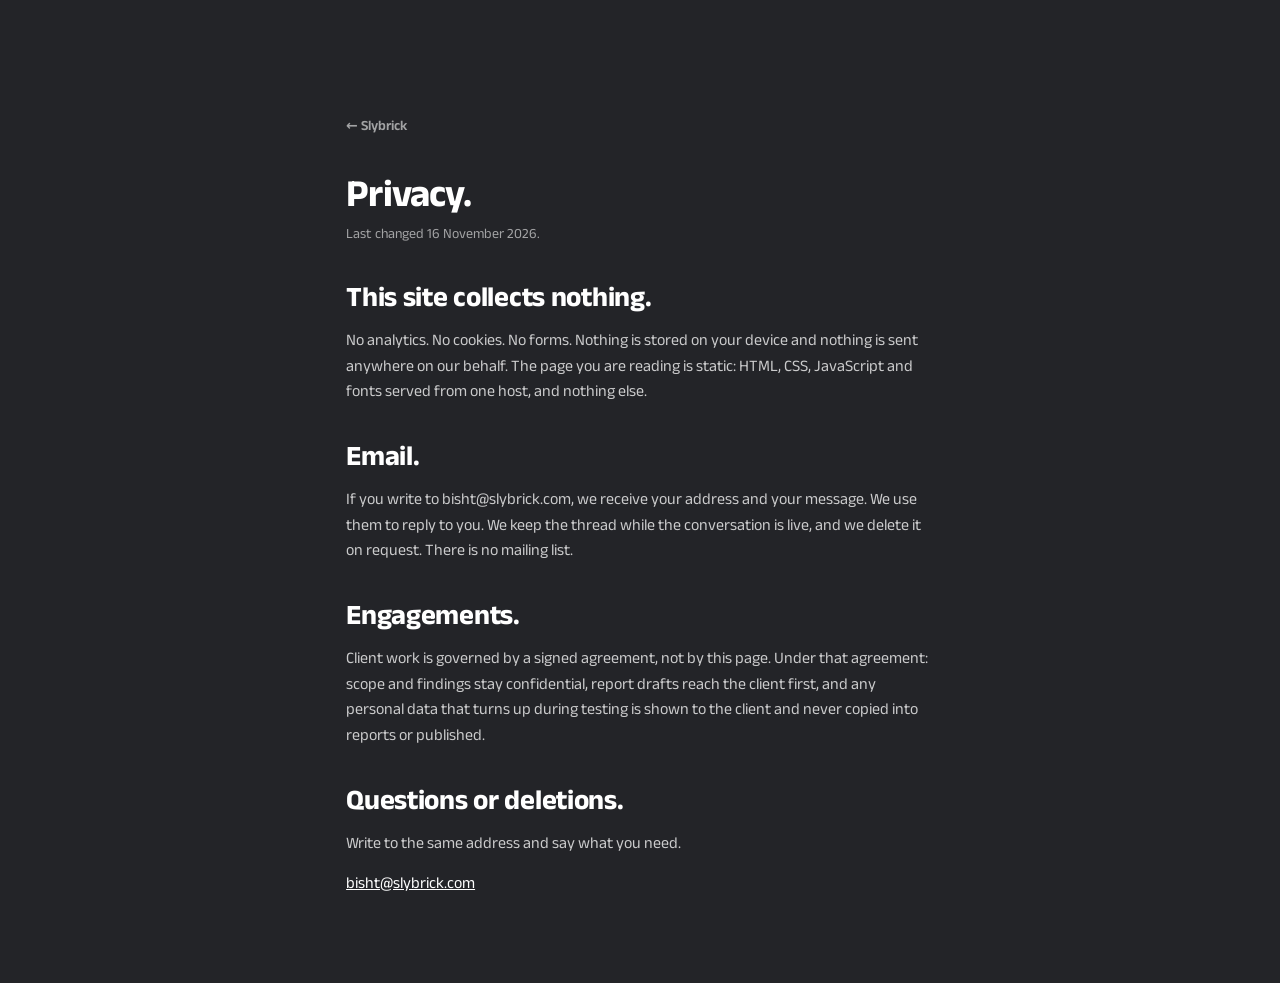
==== privacy.html @ 397fc4cf "Add privacy, terms, disclosure pages and security.txt Co-Authored-By: Claude Opus 5 <noreply@anthrop" ====
<!doctype html>
<html lang="en">
<head>
<meta charset="utf-8">
<meta name="viewport" content="width=device-width, initial-scale=1, viewport-fit=cover">
<title>Privacy — Slybrick</title>
<meta name="description" content="What the Slybrick site collects (nothing), what happens to email you send, and how engagement material is handled.">
<meta name="robots" content="noindex">
<meta name="theme-color" content="#232428">
<meta name="color-scheme" content="dark">
<link rel="canonical" href="https://slybrick.com/privacy.html">
<link rel="icon" type="image/svg+xml" href="assets/slybrick-favicon.svg">
<link rel="stylesheet" href="site.css">
</head>
<body>
<main class="doc">
  <a class="home" href="./">&larr; Slybrick</a>
  <h1>Privacy.</h1>
  <p class="meta">Last changed 16 November 2026.</p>

  <h2>This site collects nothing.</h2>
  <p>No analytics. No cookies. No forms. Nothing is stored on your device and nothing is sent anywhere on our behalf. The page you are reading is static: HTML, CSS, JavaScript and fonts served from one host, and nothing else.</p>

  <h2>Email.</h2>
  <p>If you write to bisht@slybrick.com, we receive your address and your message. We use them to reply to you. We keep the thread while the conversation is live, and we delete it on request. There is no mailing list.</p>

  <h2>Engagements.</h2>
  <p>Client work is governed by a signed agreement, not by this page. Under that agreement: scope and findings stay confidential, report drafts reach the client first, and any personal data that turns up during testing is shown to the client and never copied into reports or published.</p>

  <h2>Questions or deletions.</h2>
  <p>Write to the same address and say what you need.</p>
  <p><a href="mailto:bisht@slybrick.com">bisht@slybrick.com</a></p>
</main>
</body>
</html>
---- site.css ----
/* Slybrick site.
   Graphite ground, grain, particles and reveal motion; Slybrick type, logo, line colours and square corners. */

@font-face { font-family: "Anek Latin"; font-style: normal; font-weight: 400; font-display: swap; src: url("fonts/anek-latin-latin-400-normal.woff2") format("woff2"); }
@font-face { font-family: "Anek Latin"; font-style: normal; font-weight: 600; font-display: swap; src: url("fonts/anek-latin-latin-600-normal.woff2") format("woff2"); }
@font-face { font-family: "Anek Latin"; font-style: normal; font-weight: 700; font-display: swap; src: url("fonts/anek-latin-latin-700-normal.woff2") format("woff2"); }
@font-face { font-family: "Pixelify Sans"; font-style: normal; font-weight: 600; font-display: swap; src: url("fonts/pixelify-sans-latin-600-normal.woff2") format("woff2"); }

:root {
  --ground: #232428;
  --surface: #2a2b30;
  --ink: #fff;
  --ink-soft: rgba(255, 255, 255, .76);
  --ink-dim: rgba(255, 255, 255, .58);
  --line: rgba(255, 255, 255, .14);
  --marigold: #ffb627;      /* the sly brick on a dark ground */
  --coral: #ff7a93;         /* Security testing */
  --mint: #4fd6a4;          /* Security research */
  --sky: #6aa8ff;           /* Retest and hardening */
  --on-color: #0c1026;      /* text on any of the four fills, never white */
  --pad: clamp(20px, 3.6vw, 52px);
  --col: clamp(420px, 44vw, 600px);   /* text column; scene.js uses the same numbers to place the shape */
  --head: 64px;
  --display: "Anek Latin", "Segoe UI", system-ui, sans-serif;
  --pixel: "Pixelify Sans", ui-monospace, monospace;
  color-scheme: dark;
  box-sizing: border-box;
}
*, *::before, *::after { box-sizing: inherit; }

html {
  -webkit-text-size-adjust: 100%; text-size-adjust: 100%;
  background: var(--ground);
  scroll-behavior: smooth; scroll-padding-top: var(--head);
  scrollbar-width: thin; scrollbar-color: rgba(255, 255, 255, .22) transparent;
}
body {
  margin: 0; background: var(--ground); color: var(--ink-soft);
  font: 400 16px/1.6 var(--display);
  -webkit-font-smoothing: antialiased; -webkit-tap-highlight-color: transparent;
}
h1, h2, h3, p, ul { margin: 0; }
img, svg { max-width: 100%; }

a:focus-visible, button:focus-visible { outline: 2px solid #fff; outline-offset: 2px; }   /* 2px ink ring, 2px ground gap */

/* ───────── fixed stage: graphite backdrop, three.js canvas, film grain ───────── */
#stage {
  position: fixed; top: 0; left: 0; z-index: 0; width: 100%; height: 100vh; height: 100dvh;
  overflow: hidden; background: var(--ground); -webkit-user-select: none; user-select: none;
}
#stage canvas, #grain { position: absolute; top: 0; left: 0; display: block; }
#bg { z-index: 0; pointer-events: none; }
#gl { z-index: 1; touch-action: pan-y; cursor: grab; }     /* vertical swipe scrolls the page, horizontal drag turns the shape */
#gl.drag { cursor: grabbing; }
#grain { z-index: 2; width: 100%; height: 100%; pointer-events: none; opacity: .07; mix-blend-mode: screen; background-size: 160px 160px; }

/* ───────── header ───────── */
.skip { position: fixed; left: 12px; top: -56px; z-index: 50; background: #fff; color: #111; padding: 10px 14px; font: 600 14px/1 var(--display); text-decoration: none; }
.skip:focus { top: 12px; }

.top {
  position: fixed; top: 0; left: 0; right: 0; z-index: 20; height: var(--head);
  display: flex; align-items: center; justify-content: space-between; gap: 16px; padding: 0 var(--pad);
  background: rgba(35, 36, 40, .93); -webkit-backdrop-filter: blur(12px); backdrop-filter: blur(12px);
  border-bottom: 1px solid var(--line);
}
.brand { display: block; line-height: 0; flex: none; }
.brand img { display: block; width: 196px; height: 26px; }          /* 2 css px per logo pixel */
.top nav { display: flex; gap: 6px 26px; }
.top nav a {
  font: 600 15px/1.2 var(--display); color: var(--ink); text-decoration: none; padding: 8px 0;
  border-bottom: 1px solid transparent; transition: border-color .2s;
}
.top nav a:hover, .top nav a[aria-current="true"] { border-bottom-color: rgba(255, 255, 255, .7); }

/* ───────── sections: text column on the right, the shape lives on the left ───────── */
main { position: relative; z-index: 10; pointer-events: none; }
.sec {
  min-height: 100vh; min-height: 100svh;
  display: flex; align-items: center; justify-content: flex-end;
  padding: calc(var(--head) + 40px) var(--pad) 72px;
}
.in { width: min(var(--col), 100%); pointer-events: auto; }

.label {
  display: flex; align-items: center; gap: 10px;
  font: 600 13px/1.2 var(--pixel); letter-spacing: .06em; text-transform: uppercase; color: var(--ink-dim);
}
.chip { display: inline-block; flex: none; width: 16px; height: 8px; background: var(--c, #fff); }   /* one brick, in the line colour */

h1 { font: 700 clamp(40px, 3.9vw, 56px)/1 var(--display); letter-spacing: -.02em; color: #fff; }
h2 { font: 700 clamp(26px, 2.2vw, 32px)/1.15 var(--display); letter-spacing: -.01em; color: #fff; }
h3 { font: 600 20px/1.3 var(--display); color: #fff; }
.label + h1, .label + h2 { margin-top: 14px; }
.lead { margin-top: 20px; font-size: clamp(17px, 1.3vw, 19px); line-height: 1.55; color: var(--ink-soft); }

.tags { list-style: none; padding: 0; display: flex; flex-wrap: wrap; gap: 12px 24px; margin-top: 28px; }
.actions { display: flex; align-items: center; flex-wrap: wrap; gap: 14px 28px; margin-top: 32px; }

.btn {
  display: inline-block; background: var(--marigold); color: var(--on-color);
  font: 700 15px/1 var(--display); padding: 14px 20px; border-radius: 0; text-decoration: none; transition: background-color .2s;
}
.btn:hover { background: #ffc65c; }
.link {
  color: #fff; font-weight: 600; text-decoration: underline; text-decoration-thickness: 1px; text-underline-offset: 5px;
  text-decoration-color: rgba(255, 255, 255, .55); transition: text-decoration-color .2s;
}
.link:hover { text-decoration-color: #fff; }

/* what we do: three bricks laid flush, one unit (8px) of mortar between */
.lines { list-style: none; padding: 0; margin-top: 32px; display: grid; gap: 8px; }
.card { background: var(--surface); border: 1px solid var(--line); padding: 24px; transition: border-color .25s; }
.card:hover, .card:focus-within { border-color: var(--c); }
.card .row { display: flex; align-items: center; gap: 16px; }
.card .wall { flex: none; display: block; width: 64px; height: 52px; }   /* 4 css px per logo pixel */
.card h3 { margin-top: 18px; }
.card .txt { margin-top: 8px; font-size: 15px; line-height: 1.6; color: var(--ink-soft); }
.card .link { display: inline-block; margin-top: 16px; text-decoration-color: var(--c); }

/* the idea */
.idea { list-style: none; padding: 0; margin-top: 32px; border-top: 1px solid var(--line); }
.idea li { padding: 20px 0; border-bottom: 1px solid var(--line); }
.idea .big { margin-top: 10px; font: 600 20px/1.35 var(--display); color: #fff; }
.idea + .lead { margin-top: 28px; }
.fine { margin-top: 12px; font-size: 14px; line-height: 1.6; color: var(--ink-dim); }

/* contact */
.mail { margin-top: 18px; font-size: 14px; color: var(--ink-dim); -webkit-user-select: text; user-select: text; }
.note { margin-top: 36px; padding-top: 22px; border-top: 1px solid var(--line); }

/* ───────── footer: the wall may bleed off the edge, one brick sits out of line ───────── */
.foot { position: relative; z-index: 10; pointer-events: none; padding: 40px var(--pad) 0; display: flex; justify-content: flex-end; }
.foot .in { padding-top: 28px; border-top: 1px solid var(--line); }
.foot .mark { display: block; width: 64px; height: 52px; }
.foot .tag { margin-top: 16px; font: 700 20px/1.2 var(--display); letter-spacing: -.01em; color: #fff; }
.foot .fine { max-width: 52ch; }
.foot .fine + .fine { margin-top: 6px; }
#strip { position: relative; z-index: 10; display: block; width: 100%; height: 96px; margin-top: 48px; pointer-events: none; }

/* ───────── reveal: fade, rise 14px, un-blur ───────── */
.js .reveal {
  opacity: 0; transform: translateY(14px); filter: blur(6px);
  transition: opacity .8s ease, transform .8s cubic-bezier(.2, .7, .2, 1), filter .8s ease;
  transition-delay: calc(var(--d, 0) * 90ms);
}
.js .reveal.on { opacity: 1; transform: none; filter: none; }
@media (prefers-reduced-motion: reduce) {
  html { scroll-behavior: auto; }
  .js .reveal, .js .reveal.on { opacity: 1; transform: none; filter: none; transition: none; }
  .btn, .link, .card, .top nav a { transition: none; }
}

/* ───────── phones and portrait tablets: shape on top, text in solid panels below ───────── */
@media (max-width: 899px), (max-aspect-ratio: 9/10) {
  .sec { justify-content: center; }
  .in { width: min(640px, 100%); }
  .sec:not(.hero) .in { background: rgba(38, 39, 43, .95); border: 1px solid var(--line); padding: 28px 22px; }
  .hero { align-items: flex-end; padding-bottom: 7vh; }
  .foot { justify-content: center; }
  .foot .in { width: min(640px, 100%); }
  .top nav { gap: 6px 20px; }
  .top nav a { font-size: 14px; }
}
@media (max-width: 560px) {
  .top nav a:not([href="#contact"]) { display: none; }     /* the lockup stays at its whole-multiple size; one link fits beside it */
}

/* ───────── footer policy links ───────── */
.foot .legal { display: flex; flex-wrap: wrap; gap: 8px 18px; margin-top: 18px; }
.foot .legal a { font: 600 13px/1.2 var(--display); color: var(--ink-dim); text-decoration: none; }
.foot .legal a:hover, .foot .legal a:focus-visible { color: #fff; text-decoration: underline; text-underline-offset: 4px; }

/* ───────── document pages (privacy, terms, disclosure): same theme, plain article, no scene ───────── */
.doc { max-width: 680px; margin: 0 auto; padding: calc(var(--head) + 48px) var(--pad) 88px; }
.doc h1 { font-size: clamp(30px, 3vw, 40px); margin-top: 14px; }
.doc .meta { margin-top: 10px; font-size: 14px; color: var(--ink-dim); }
.doc h2 { margin-top: 36px; }
.doc p { margin-top: 14px; }
.doc ul { margin: 14px 0 0; padding-left: 20px; }
.doc li { margin-top: 8px; }
.doc a { color: #fff; }
.doc .home { display: inline-block; margin-bottom: 26px; font: 600 14px/1.2 var(--display); color: var(--ink-dim); text-decoration: none; }
.doc .home:hover, .doc .home:focus-visible { color: #fff; }
.doc:focus-within { outline: none; }
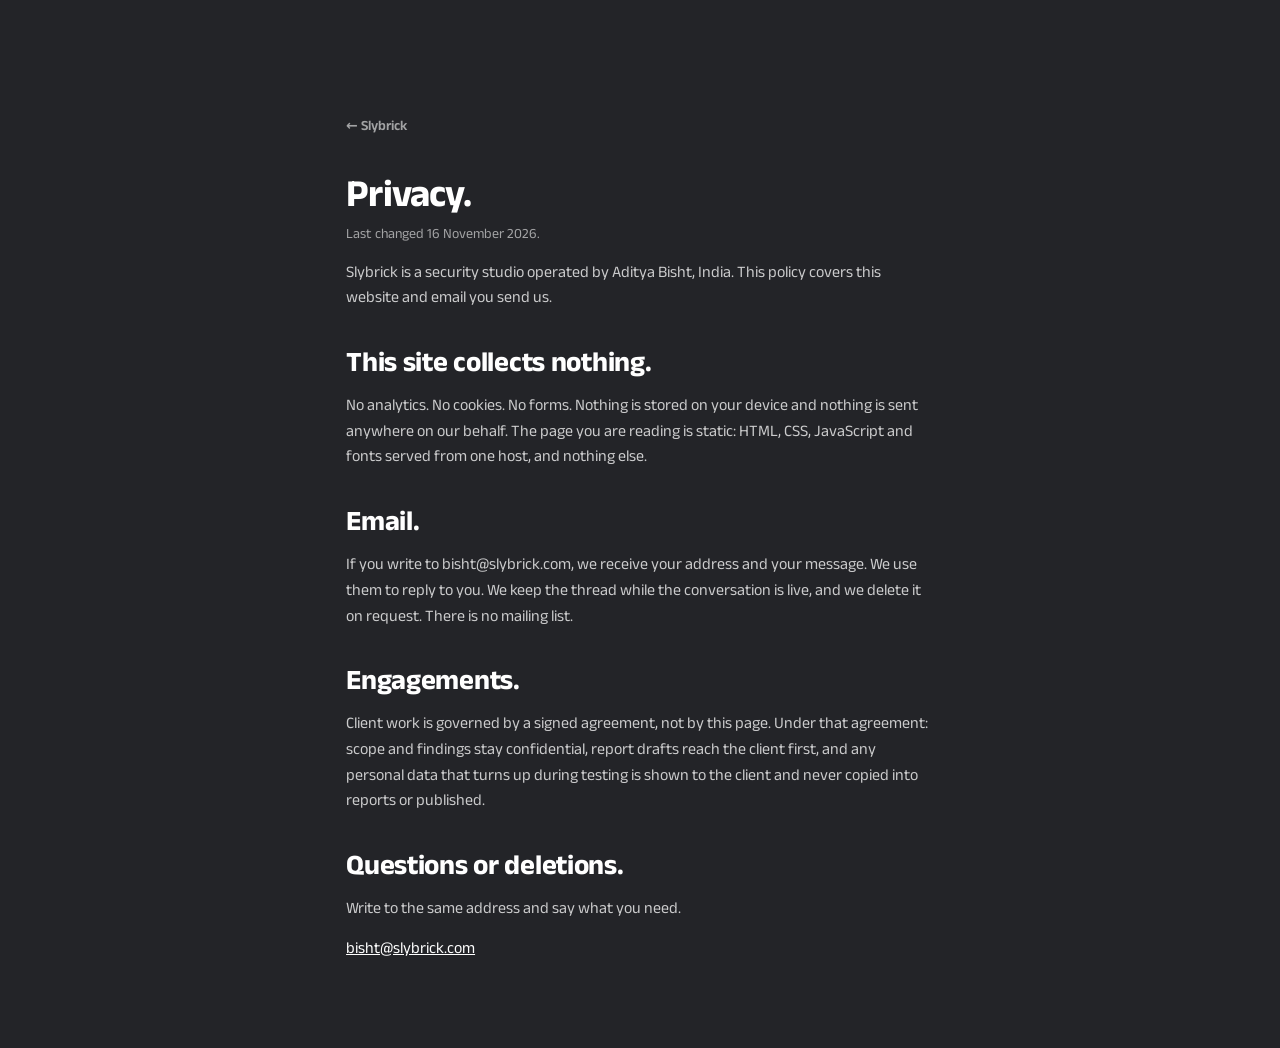
==== commit 69d497a4: "Rebuild site as a company: services, track record, open source, about Expand from the 3-service stub" ====
--- a/privacy.html
+++ b/privacy.html
@@ -18,6 +18,8 @@
   <h1>Privacy.</h1>
   <p class="meta">Last changed 16 November 2026.</p>
 
+  <p>Slybrick is a security studio operated by Aditya Bisht, India. This policy covers this website and email you send us.</p>
+
   <h2>This site collects nothing.</h2>
   <p>No analytics. No cookies. No forms. Nothing is stored on your device and nothing is sent anywhere on our behalf. The page you are reading is static: HTML, CSS, JavaScript and fonts served from one host, and nothing else.</p>
 
--- a/site.css
+++ b/site.css
@@ -184,3 +184,14 @@
 .doc .home { display: inline-block; margin-bottom: 26px; font: 600 14px/1.2 var(--display); color: var(--ink-dim); text-decoration: none; }
 .doc .home:hover, .doc .home:focus-visible { color: #fff; }
 .doc:focus-within { outline: none; }
+
+/* ───────── track record: stat tiles, ranking block, acknowledgement chips ───────── */
+.stats { list-style: none; padding: 0; margin-top: 32px; display: grid; grid-template-columns: repeat(2, 1fr); gap: 8px; }
+.stat { background: var(--surface); border: 1px solid var(--line); padding: 20px; }
+.stat .num { font: 600 clamp(26px, 2.4vw, 34px)/1 var(--pixel); color: #fff; letter-spacing: .01em; }
+.stat .cap { margin-top: 10px; font-size: 14px; line-height: 1.5; color: var(--ink-soft); }
+.mono { font-family: var(--pixel); }
+.rank { margin-top: 26px; padding: 18px 20px; background: var(--surface); border: 1px solid var(--line); }
+.rank .big { margin-top: 10px; font: 600 18px/1.4 var(--display); color: #fff; }
+.ack { list-style: none; padding: 0; margin-top: 14px; display: flex; flex-wrap: wrap; gap: 8px; }
+.ack li { font: 600 13px/1 var(--pixel); letter-spacing: .02em; color: var(--ink-soft); border: 1px solid var(--line); padding: 9px 11px; }
